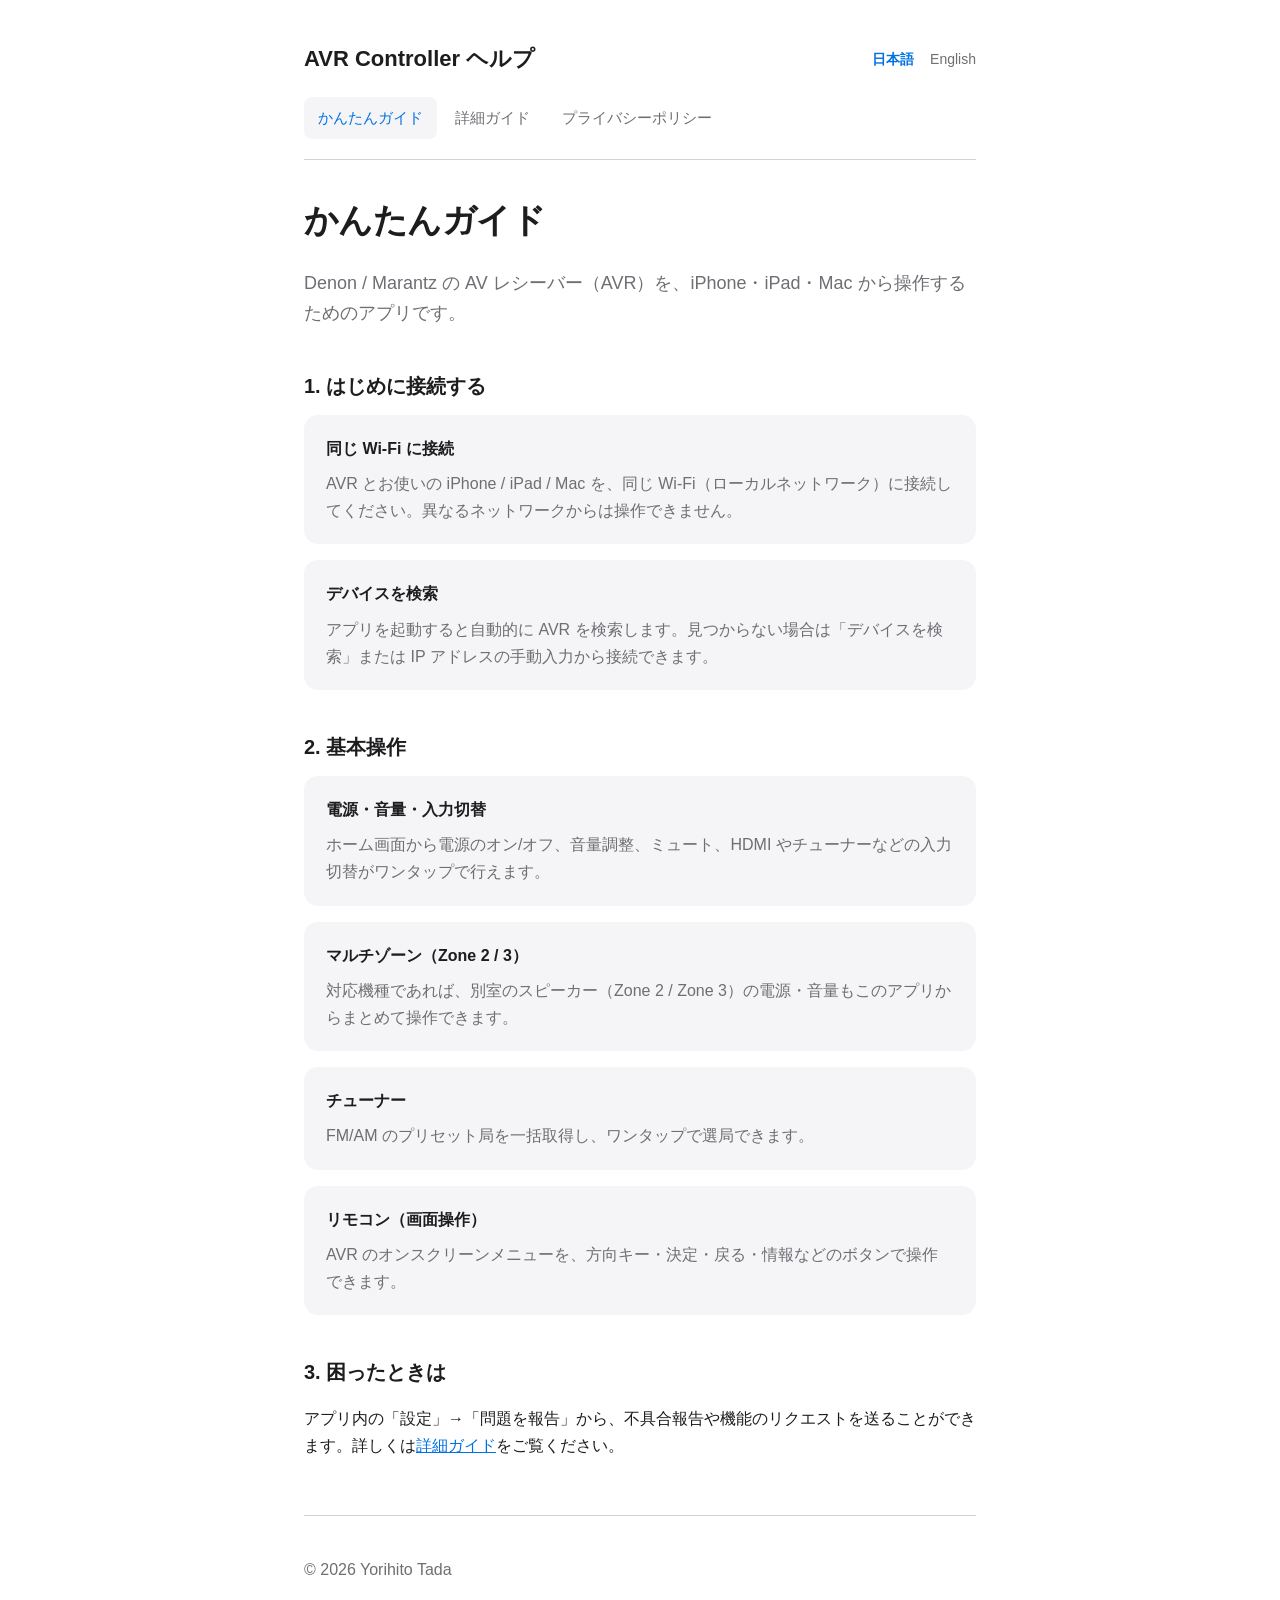
==== help/index.html @ dedc314e "Add help site (index/details/privacy, ja/en) with GitHub Pages deploy Replaces the raw privacy.md bl" ====
<!DOCTYPE html>
<html lang="ja">
<head>
<meta charset="UTF-8">
<meta name="viewport" content="width=device-width, initial-scale=1.0">
<title>使い方ガイド - AVR Controller</title>
<link rel="stylesheet" href="style.css">
</head>
<body>
<div class="wrap">
    <header class="site">
        <div class="title-row">
            <h1>AVR Controller ヘルプ</h1>
            <div class="lang-switch">
                <a href="index.html" class="current">日本語</a>
                <a href="en/index.html">English</a>
            </div>
        </div>
        <nav class="tabs">
            <a href="index.html" class="current">かんたんガイド</a>
            <a href="details.html">詳細ガイド</a>
            <a href="privacy.html">プライバシーポリシー</a>
        </nav>
    </header>

    <h1 class="page-title">かんたんガイド</h1>
    <p class="lede">Denon / Marantz の AV レシーバー（AVR）を、iPhone・iPad・Mac から操作するためのアプリです。</p>

    <h2>1. はじめに接続する</h2>
    <div class="card">
        <h3>同じ Wi-Fi に接続</h3>
        <p>AVR とお使いの iPhone / iPad / Mac を、同じ Wi-Fi（ローカルネットワーク）に接続してください。異なるネットワークからは操作できません。</p>
    </div>
    <div class="card">
        <h3>デバイスを検索</h3>
        <p>アプリを起動すると自動的に AVR を検索します。見つからない場合は「デバイスを検索」または IP アドレスの手動入力から接続できます。</p>
    </div>

    <h2>2. 基本操作</h2>
    <div class="card">
        <h3>電源・音量・入力切替</h3>
        <p>ホーム画面から電源のオン/オフ、音量調整、ミュート、HDMI やチューナーなどの入力切替がワンタップで行えます。</p>
    </div>
    <div class="card">
        <h3>マルチゾーン（Zone 2 / 3）</h3>
        <p>対応機種であれば、別室のスピーカー（Zone 2 / Zone 3）の電源・音量もこのアプリからまとめて操作できます。</p>
    </div>
    <div class="card">
        <h3>チューナー</h3>
        <p>FM/AM のプリセット局を一括取得し、ワンタップで選局できます。</p>
    </div>
    <div class="card">
        <h3>リモコン（画面操作）</h3>
        <p>AVR のオンスクリーンメニューを、方向キー・決定・戻る・情報などのボタンで操作できます。</p>
    </div>

    <h2>3. 困ったときは</h2>
    <p>アプリ内の「設定」→「問題を報告」から、不具合報告や機能のリクエストを送ることができます。詳しくは<a href="details.html">詳細ガイド</a>をご覧ください。</p>

    <footer class="site">
        <p>© 2026 Yorihito Tada</p>
    </footer>
</div>
</body>
</html>
---- help/style.css ----
:root {
    --bg-color: #ffffff;
    --text-color: #1d1d1f;
    --secondary-text: #6e6e73;
    --accent-color: #0071e3;
    --border-color: #d2d2d7;
    --card-bg: #f5f5f7;
}

@media (prefers-color-scheme: dark) {
    :root {
        --bg-color: #000000;
        --text-color: #f5f5f7;
        --secondary-text: #98989d;
        --accent-color: #2997ff;
        --border-color: #303032;
        --card-bg: #1c1c1e;
    }
}

* {
    box-sizing: border-box;
}

body {
    font-family: -apple-system, BlinkMacSystemFont, "Hiragino Sans", "Segoe UI", Roboto, Helvetica, Arial, sans-serif;
    background-color: var(--bg-color);
    color: var(--text-color);
    line-height: 1.7;
    margin: 0;
    padding: 0;
}

.wrap {
    max-width: 720px;
    margin: 0 auto;
    padding: 0 24px 96px;
}

header.site {
    padding: 40px 0 20px;
    border-bottom: 1px solid var(--border-color);
    margin-bottom: 32px;
}

header.site .title-row {
    display: flex;
    align-items: center;
    justify-content: space-between;
    flex-wrap: wrap;
    gap: 12px;
}

header.site h1 {
    font-size: 22px;
    font-weight: 700;
    margin: 0;
}

.lang-switch a {
    color: var(--secondary-text);
    text-decoration: none;
    font-size: 14px;
    margin-left: 12px;
}

.lang-switch a.current {
    color: var(--accent-color);
    font-weight: 600;
}

nav.tabs {
    display: flex;
    gap: 4px;
    margin-top: 20px;
}

nav.tabs a {
    text-decoration: none;
    color: var(--secondary-text);
    font-size: 15px;
    font-weight: 500;
    padding: 8px 14px;
    border-radius: 8px;
}

nav.tabs a.current {
    color: var(--accent-color);
    background: var(--card-bg);
}

h2 {
    font-size: 20px;
    font-weight: 700;
    margin-top: 40px;
    margin-bottom: 12px;
}

h1.page-title {
    font-size: 34px;
    font-weight: 700;
    letter-spacing: -0.015em;
    margin: 0 0 8px;
}

p.lede {
    font-size: 18px;
    color: var(--secondary-text);
    margin-bottom: 32px;
}

p, li {
    font-size: 16px;
}

.card {
    background: var(--card-bg);
    border-radius: 14px;
    padding: 20px 22px;
    margin-bottom: 16px;
}

.card h3 {
    margin: 0 0 8px;
    font-size: 16px;
}

.card p {
    margin: 0;
    color: var(--secondary-text);
}

a {
    color: var(--accent-color);
}

.contact-box {
    margin-top: 48px;
    padding-top: 24px;
    border-top: 1px solid var(--border-color);
}

.effective-date {
    font-size: 13px;
    color: var(--secondary-text);
    margin-top: 12px;
}

footer.site {
    margin-top: 56px;
    padding-top: 24px;
    border-top: 1px solid var(--border-color);
    color: var(--secondary-text);
    font-size: 13px;
}
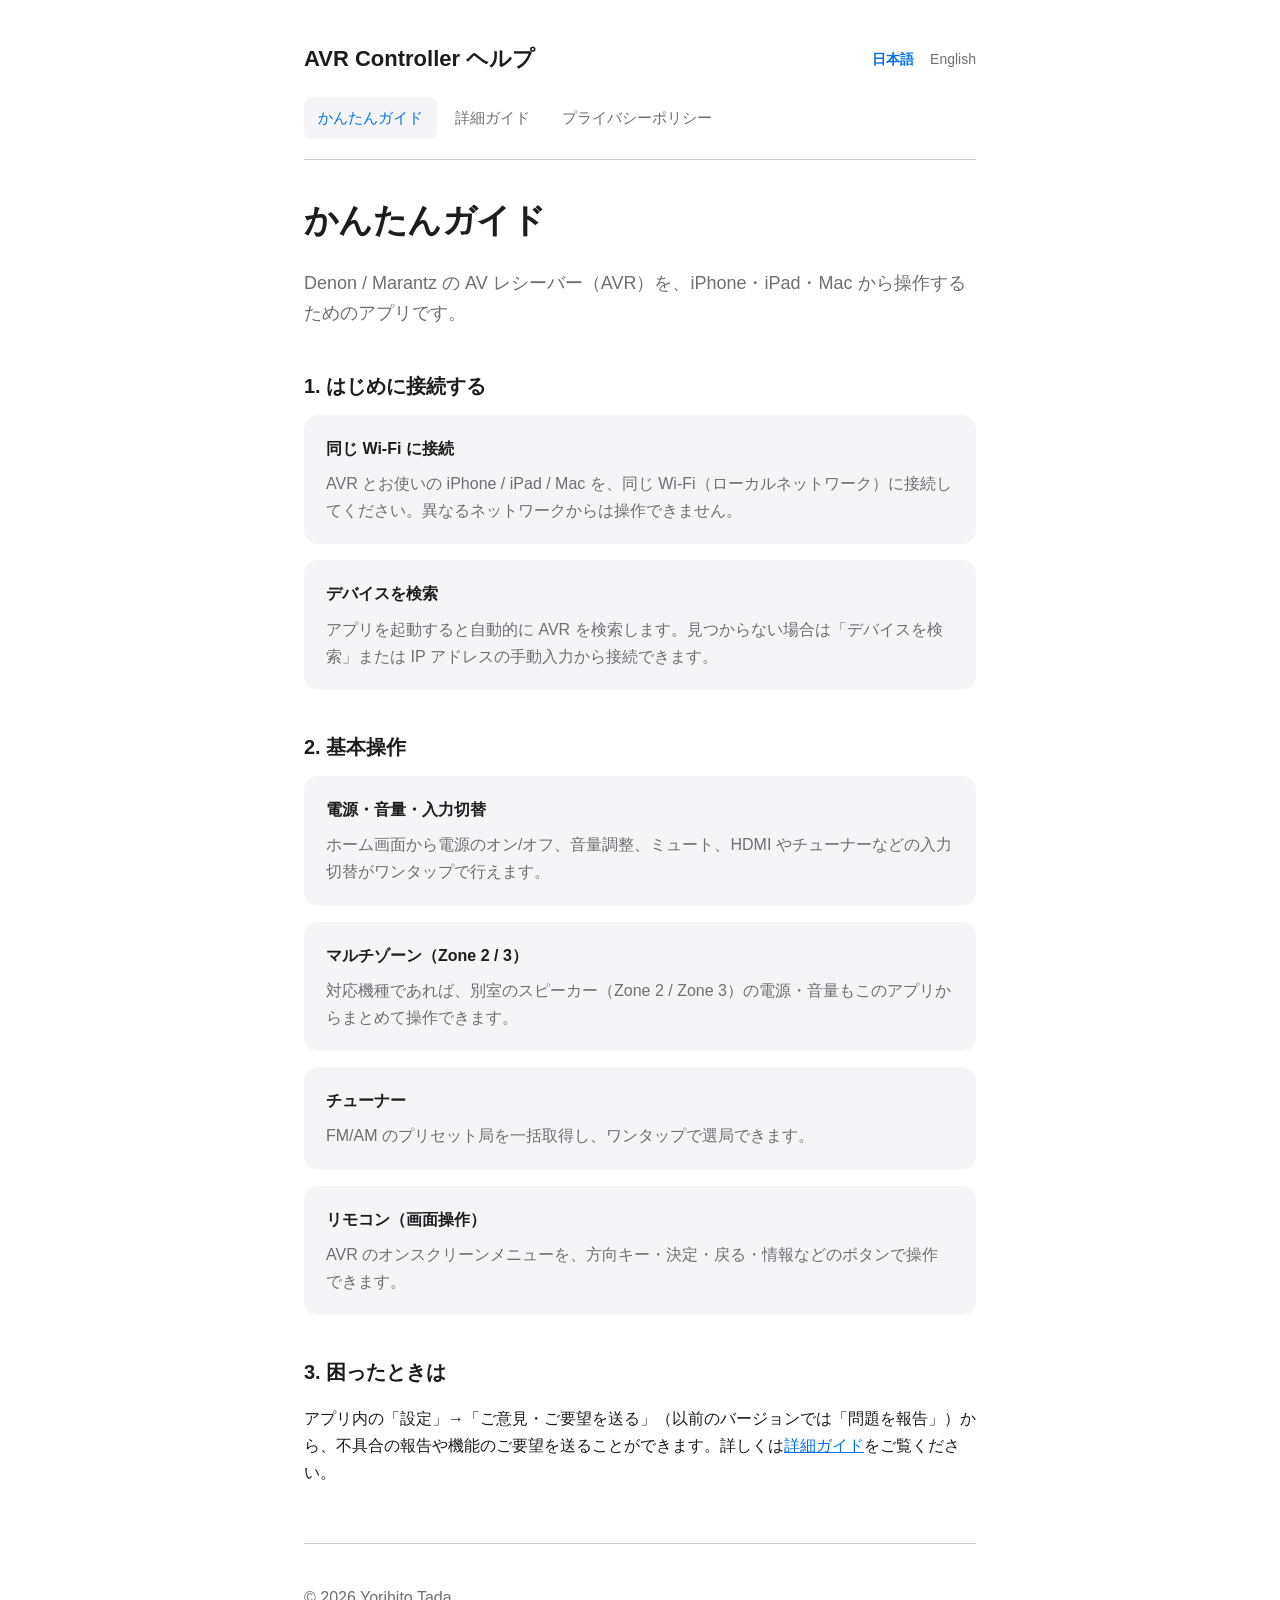
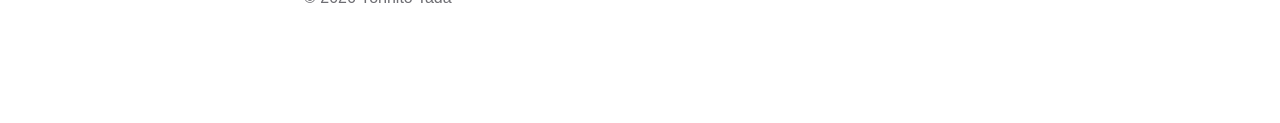
==== commit 14f9ca8b: "Rename the report entry to invite feature requests too The form already offered bug / feature reques" ====
--- a/help/index.html
+++ b/help/index.html
@@ -55,7 +55,7 @@
     </div>
 
     <h2>3. 困ったときは</h2>
-    <p>アプリ内の「設定」→「問題を報告」から、不具合報告や機能のリクエストを送ることができます。詳しくは<a href="details.html">詳細ガイド</a>をご覧ください。</p>
+    <p>アプリ内の「設定」→「ご意見・ご要望を送る」（以前のバージョンでは「問題を報告」）から、不具合の報告や機能のご要望を送ることができます。詳しくは<a href="details.html">詳細ガイド</a>をご覧ください。</p>
 
     <footer class="site">
         <p>© 2026 Yorihito Tada</p>
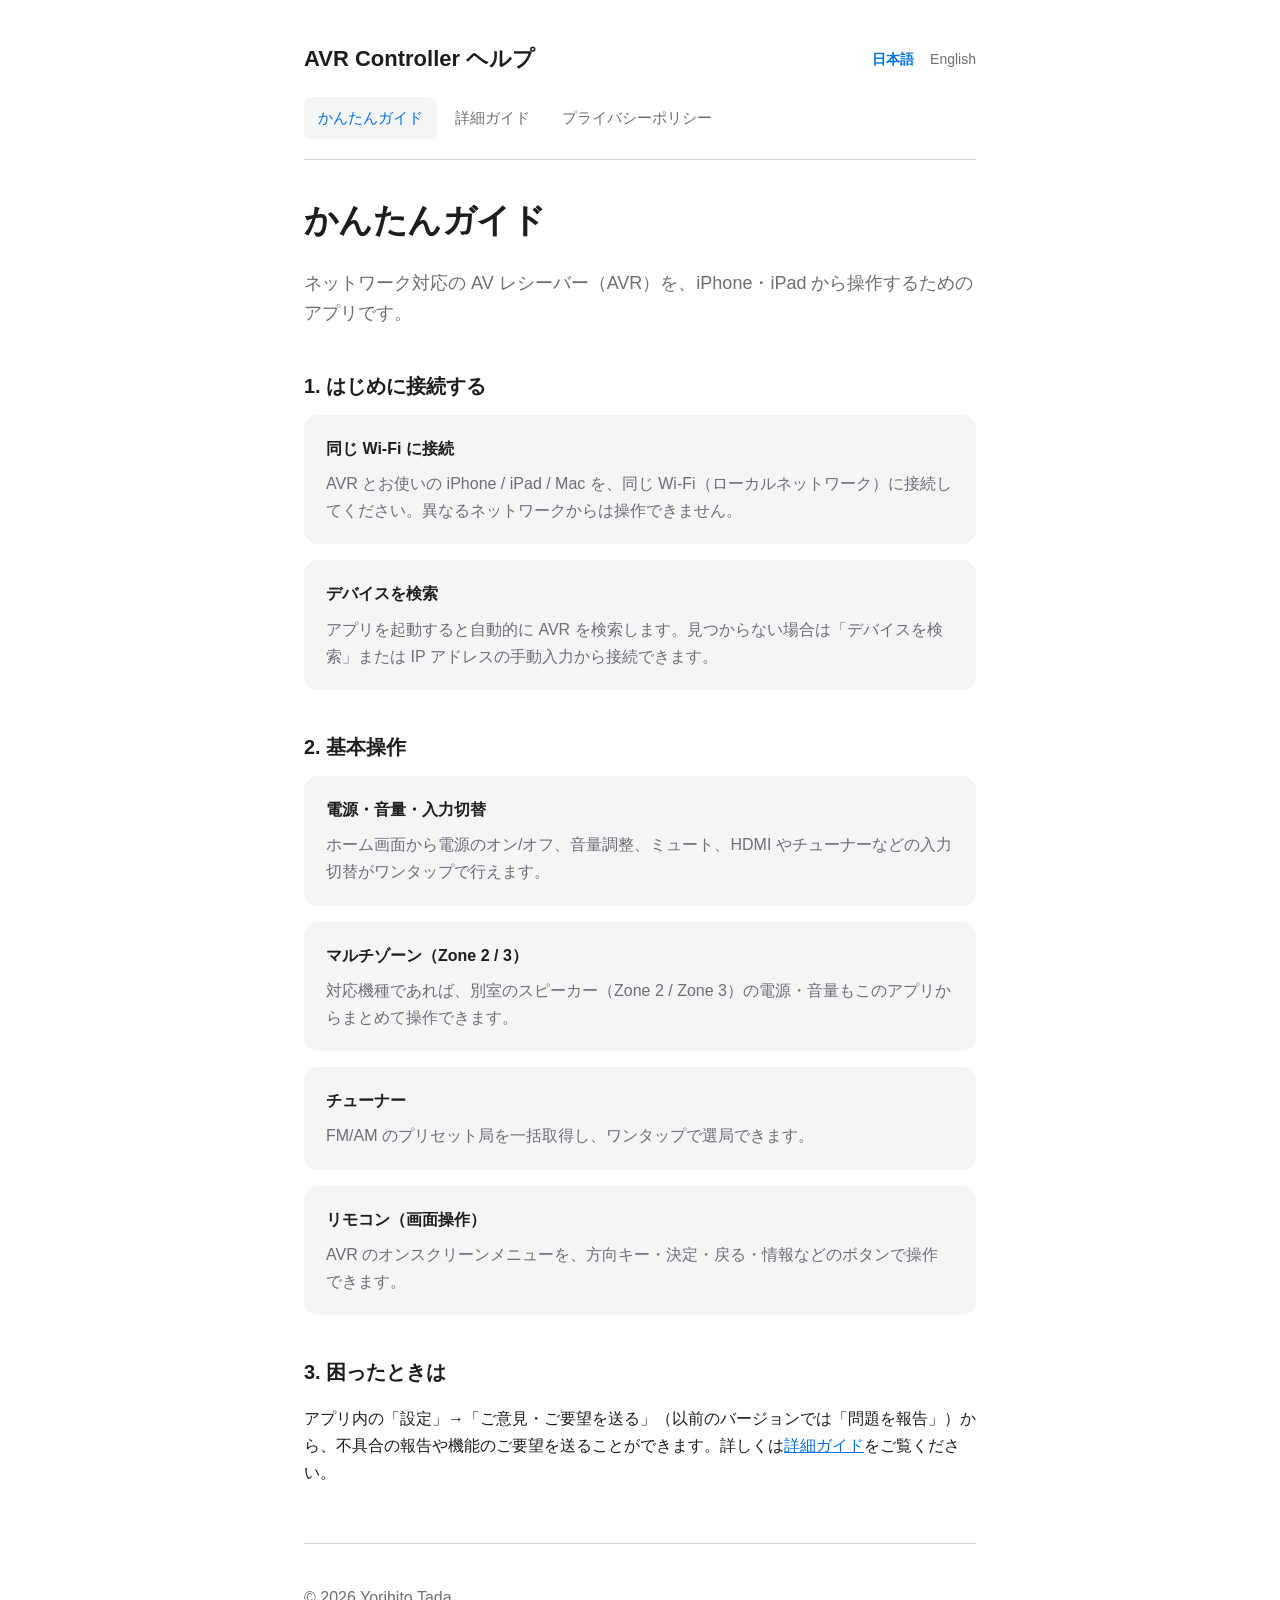
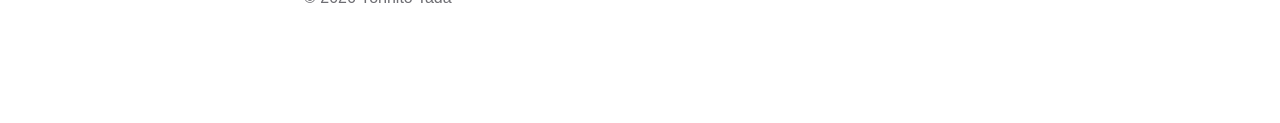
==== commit 4027c3c2: "Remove the receiver maker's name from the app and store metadata App Review rejected 1.1.0 (167) und" ====
--- a/help/index.html
+++ b/help/index.html
@@ -24,7 +24,7 @@
     </header>
 
     <h1 class="page-title">かんたんガイド</h1>
-    <p class="lede">Denon / Marantz の AV レシーバー（AVR）を、iPhone・iPad・Mac から操作するためのアプリです。</p>
+    <p class="lede">ネットワーク対応の AV レシーバー（AVR）を、iPhone・iPad から操作するためのアプリです。</p>
 
     <h2>1. はじめに接続する</h2>
     <div class="card">
